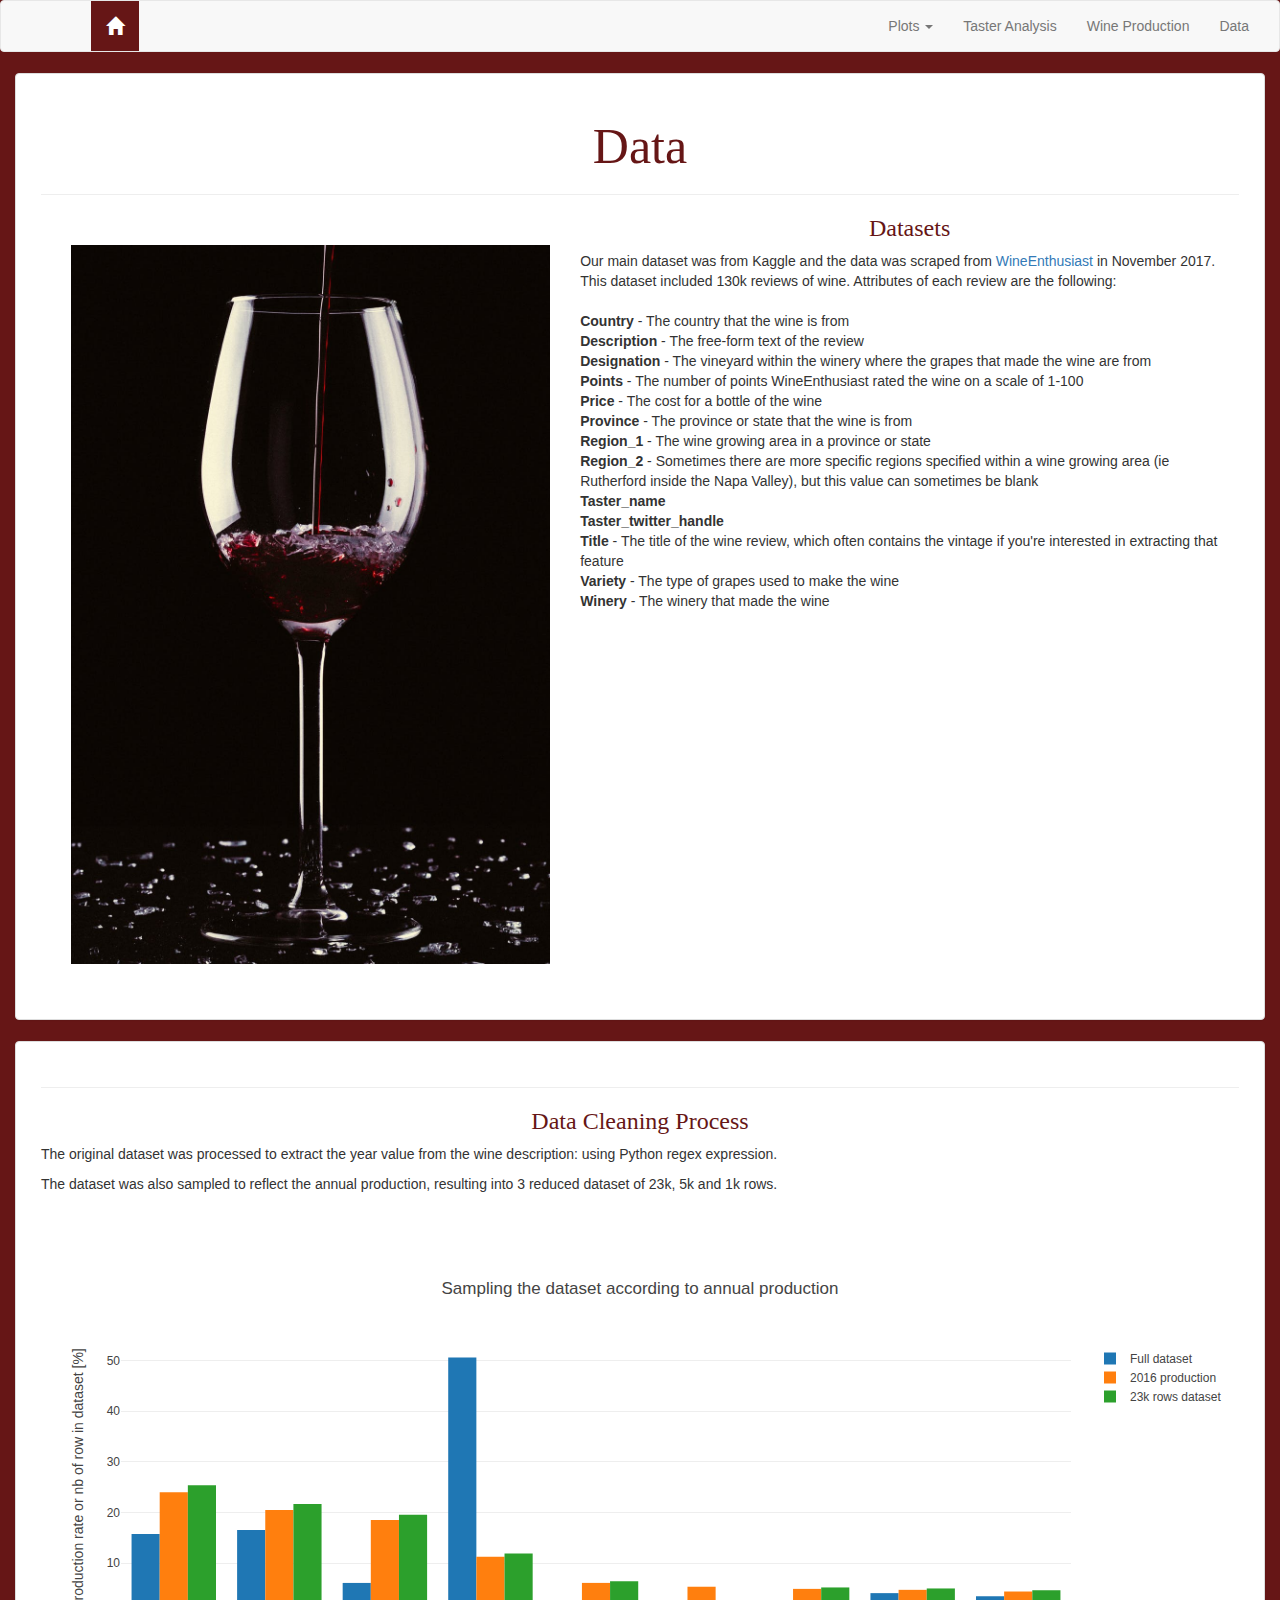
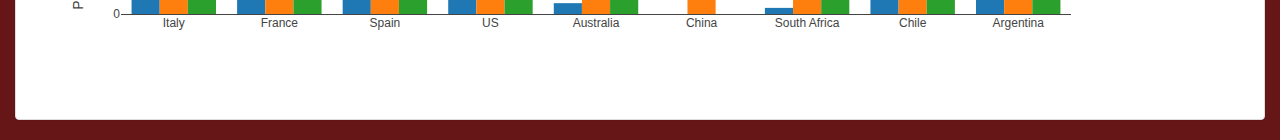
==== wine_site/data.html @ 603ee3d0 "adjusting the data.html page" ====
<!DOCTYPE html>
<html lang="en">
  <head>
    <meta charset="utf-8">
    <meta http-equiv="X-UA-Compatible" content="IE=edge">
    <meta name="viewport" content="width=device-width, initial-scale=1">

    <title>Wine Analysis</title>

 <link rel="stylesheet" href="https://maxcdn.bootstrapcdn.com/bootstrap/3.3.7/css/bootstrap.min.css" integrity="sha384-BVYiiSIFeK1dGmJRAkycuHAHRg32OmUcww7on3RYdg4Va+PmSTsz/K68vbdEjh4u" crossorigin="anonymous">
 <script src="https://code.jquery.com/jquery-3.3.1.js"   integrity="sha256-2Kok7MbOyxpgUVvAk/HJ2jigOSYS2auK4Pfzbm7uH60="   crossorigin="anonymous"></script>
 <!-- Latest compiled and minified JavaScript -->
  <script src="https://maxcdn.bootstrapcdn.com/bootstrap/3.3.7/js/bootstrap.min.js" integrity="sha384-Tc5IQib027qvyjSMfHjOMaLkfuWVxZxUPnCJA7l2mCWNIpG9mGCD8wGNIcPD7Txa" crossorigin="anonymous"></script>
    <!-- d3 JavaScript -->
    <script src="https://d3js.org/d3.v4.min.js"></script>

  <link rel="stylesheet" type="text/css" href="static/css/style.css">

  <script src="https://cdn.plot.ly/plotly-latest.min.js"></script>
</head>
<body style="background-color: rgb(102, 22, 22)">
  <nav class="navbar navbar-default">
    <div class="container-fluid">
      <div class="navbar-header">
        <button type="button" class="navbar-toggle collapsed" data-toggle="collapse" data-target="#bs-example-navbar-collapse-1" aria-expanded="false">
          <span class="icon-bar"></span>
          <span class="icon-bar"></span>
          <span class="icon-bar"></span>
        </button>

        <div class="col-md-1"></div>
        <div class="col-md-1"></div>
        <div class="col-md-1"></div>
        <a class="navbar-brand" href="index.html" style="color: white; background-color:rgb(102, 22, 22)">
            <i class="glyphicon glyphicon-home"></i>
        </a>
      </div>
      <div class="collapse navbar-collapse" id="bs-example-navbar-collapse-1">
    
    <ul class="nav navbar-nav navbar-right">
      <li class="dropdown">
        <a href="#" class="dropdown-toggle" data-toggle="dropdown" role="button" aria-haspopup="true" aria-expanded="false">Plots <span class="caret"></span></a>
        <ul class="dropdown-menu">
          <li><a href="plot.html">Plot Comparison</a></li>
        </ul>
      </li>
      <li><a href="taster.html">Taster Analysis</a></li>
      <li><a href="wineproduction.html">Wine Production</a></li>
      <li><a href="data.html">Data</a></li>
      
    </ul>

</div>
</div>
</nav>
  <div class="container-fluid">
    <div class="row">
      <div class="col-md-1"></div>

      
      <div class="col-md-12">

          <div class="panel panel-default">
              <div class="panel-body">
                <h2>Data</h2>
                <hr>
                
                <img class = "img-responsive" src="assets/wine1.png" style="width:40%; float: left; margin: 30px;" alt="first image" >
                <h3>Datasets</h3>
                <p>
                Our main dataset was from Kaggle and the data was scraped from <a href="https://www.winemag.com/"> WineEnthusiast</a> in November 2017. This dataset included 130k reviews of wine. Attributes of each review are the following:
                <br><br>
                <b>Country</b> - The country that the wine is from <br>
                <b>Description</b> - The free-form text of the review<br>
                <b>Designation</b> - The vineyard within the winery where the grapes that made the wine are from <br>
                <b>Points</b> - The number of points WineEnthusiast rated the wine on a scale of 1-100 <br>
                <b>Price</b> - The cost for a bottle of the wine<br>
                <b>Province</b> - The province or state that the wine is from<br>
                <b>Region_1</b> - The wine growing area in a province or state<br>
                <b>Region_2</b> - Sometimes there are more specific regions specified within a wine growing area (ie Rutherford inside the Napa Valley), but this value can sometimes be blank <br>
                <b>Taster_name</b><br>
                <b>Taster_twitter_handle</b><br>
                <b>Title</b> - The title of the wine review, which often contains the vintage if you're interested in extracting that feature <br>
                <b>Variety</b> - The type of grapes used to make the wine<br>
                <b>Winery</b> - The winery that made the wine
                </p>
                

                <!-- <div class="panel panel-primary">
                  <div class="panel-heading">
                    <h3 class="panel-title">Sample MetaData</h3>
                  </div>
                  <div id="sample-metadata" class="panel-body"></div>
                </div> -->
<!-- <p> [INSERT EXPLANATION OF CLEANING PROCESS].</p> -->
                </p>
              </div>
            </div>          
    </div>

    <div class="col-md-1"></div>

    <div class="col-md-12">
        <div class="panel panel-default">
            <div class="panel-body">

                <hr>
                <h3>Data Cleaning Process</h3>
                <p>The original dataset was processed to extract the year value from the wine description: using Python regex expression.</p>                
                <p>The dataset was also sampled to reflect the annual production, resulting into 3 reduced dataset of 23k, 5k and 1k rows.</p>
                <br><br>
              
              <div id="plot_datasets_prod"></div>
              <script src="data/datasets_vs_production.js"></script>
              <script src="static/js/data_plot_dataset_prod.js"></script>
      
            </div>
          </div>




    </div>





  </div>
</div>
</body>
</html>
---- wine_site/static/css/style.css ----
html{
    position: relative;
    min-height: 100%;
}

body {
    
    margin-bottom: 50px;
  }

/* #map,
body,
html {
height: 100%;
} */

#map
{
    width: 100px;
    height:500px;
    min-height: 100%;
    min-width: 100%;
    display: block;
}

html, body
{
    height: 100%;
}

#map-holder{
    height: 100%;
}

.fill
{
    min-height: 100%;
    height: 100%;
    width: 100%;
    max-width: 100%;
}

.container{
    max-width:60em;
    padding: 0.2em;
}


.panel-body{
    background-color: white;
}

h2{
    font-style: bold;
    font-family: "URW Chancery L", cursive;
    font-size: 50px;
    text-align: center;
    color: rgb(102, 22, 22);
}

.panel{
    padding: 10px;
    background-color: white;

}

.current-tag{
    border: 5px;
    border-width: 5px;
    border-color:rgb(102, 22, 22);
    border-style: solid;
}

h3{
    color:rgb(102, 22, 22);
    font-style: bold;
    text-align: center;
    font-family: "URW Chancery L", cursive;
    position: relative;
}

h4{
    color:rgb(102, 22, 22);
    font-style: bold;
    text-align: left;
    font-family: "Arial";
    position: relative;
}

footer{
    background-color: rgb(82, 81, 81);
    padding: 15px;
    height: 30px;
    width: 100%;
    border-top: 10px;
    border-top-color: rgb(102, 22, 22);
    border-width: 5px;
    border-top-style: solid;
    position: absolute;
    bottom: 0;
}
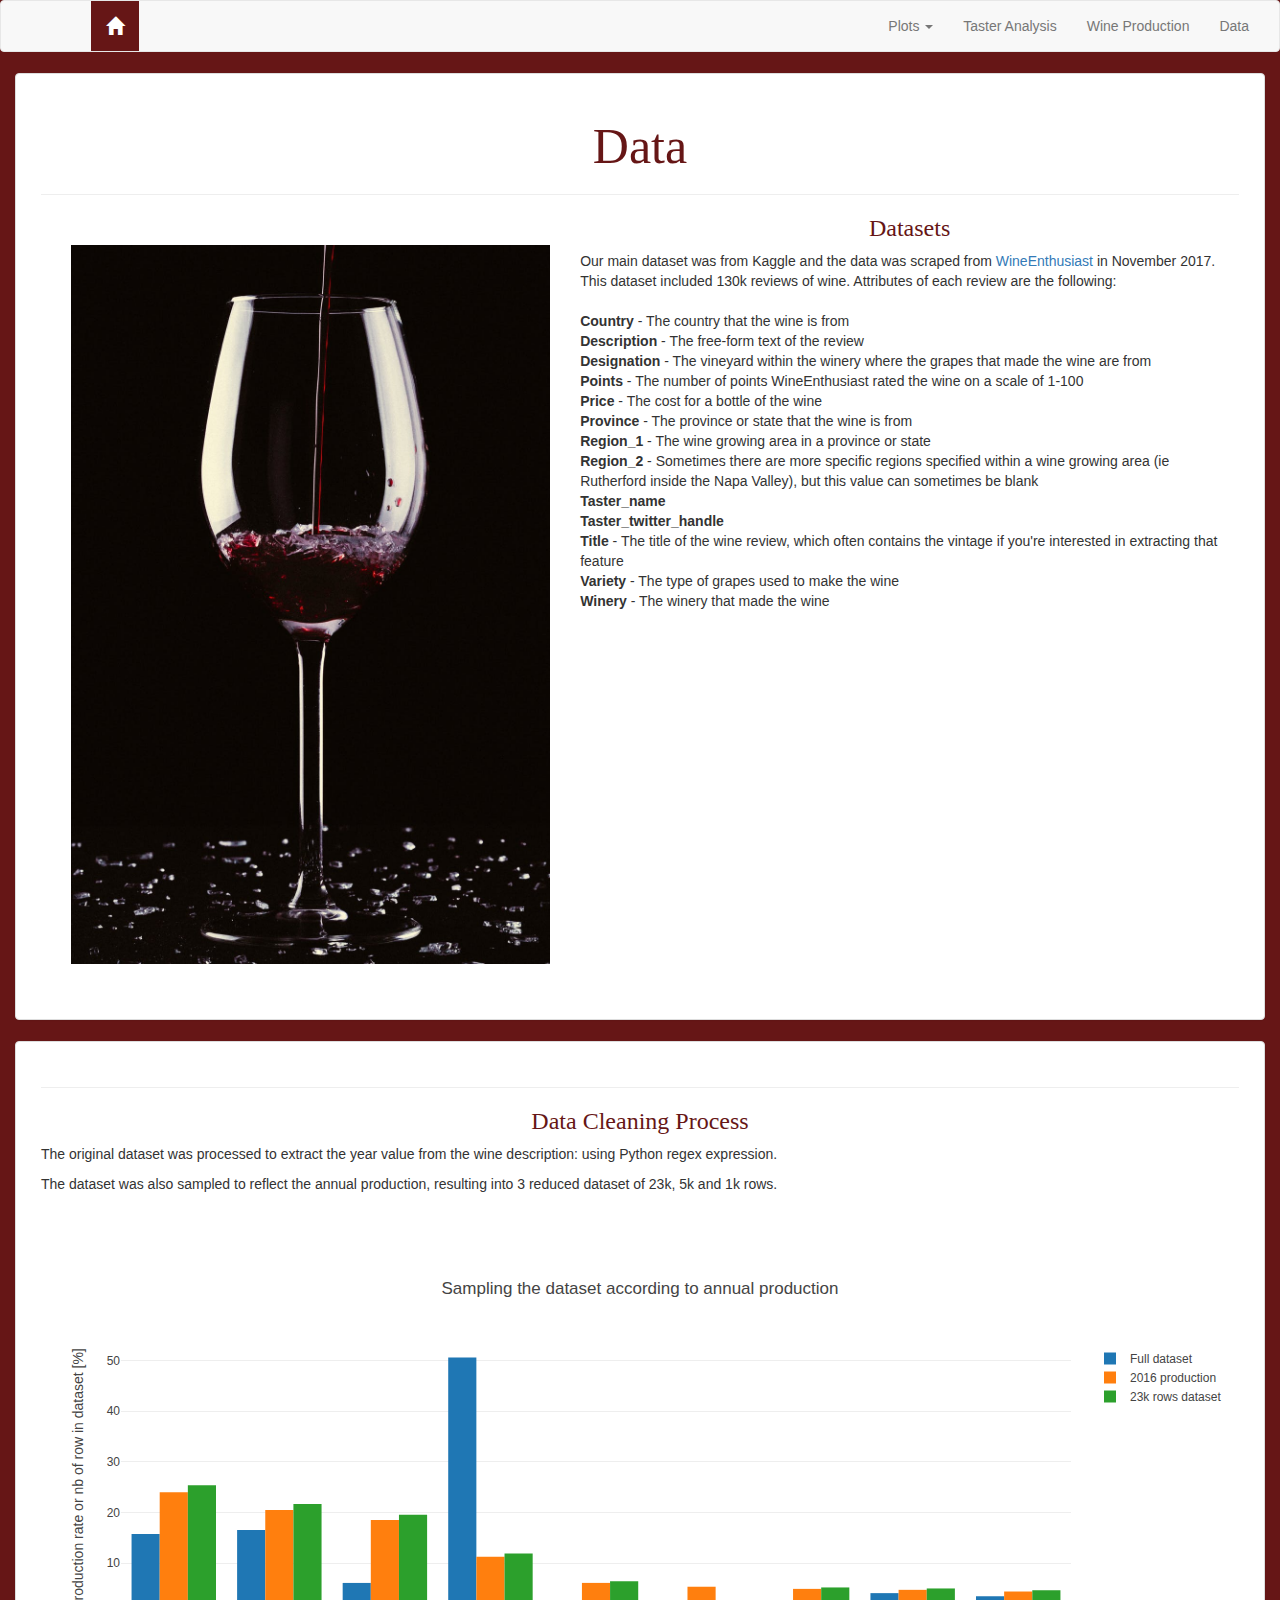
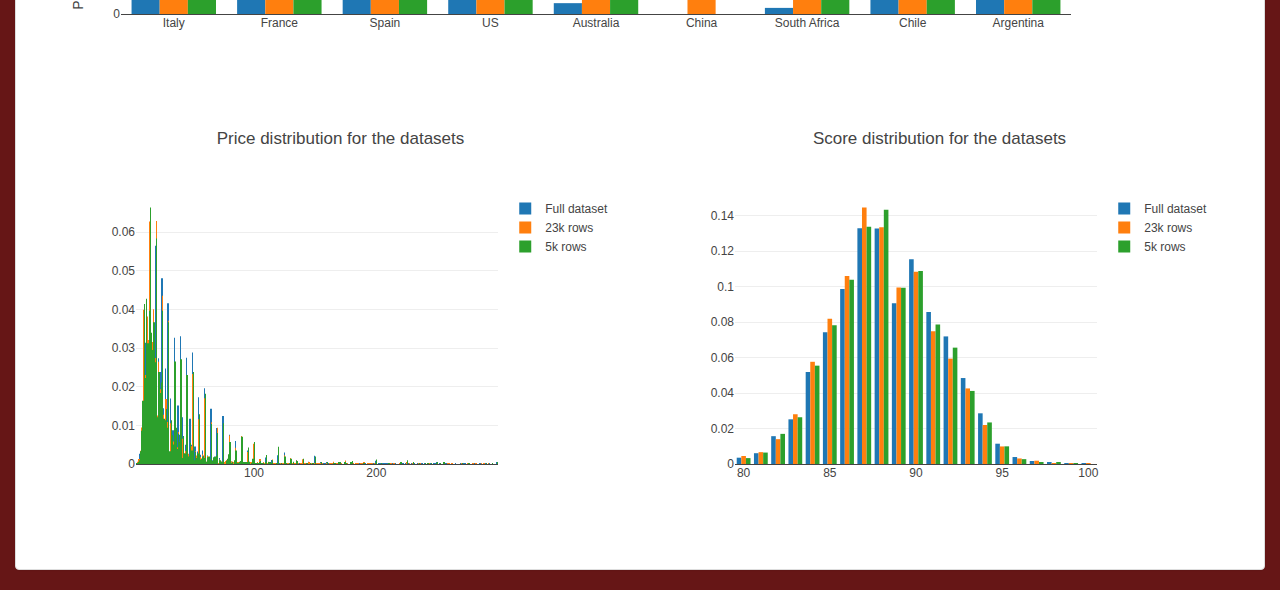
==== commit 96c0c529: "plot for dataset distributions ok" ====
--- a/wine_site/data.html
+++ b/wine_site/data.html
@@ -113,12 +113,18 @@
               <div id="plot_datasets_prod"></div>
               <script src="data/datasets_vs_production.js"></script>
               <script src="static/js/data_plot_dataset_prod.js"></script>
+
+              <div class="col-md-6">
+                  <div id="plot_datasets_distrib_price"></div>
+              </div>       
+              <div class="col-md-6">
+                  <div id="plot_datasets_distrib_score"></div>
+              </div>         
+              <script src="data/datasets_distributions.js"></script>
+              <script src="static/js/data_plot_dataset_distrib.js"></script>
       
             </div>
           </div>
-
-
-
 
     </div>
 
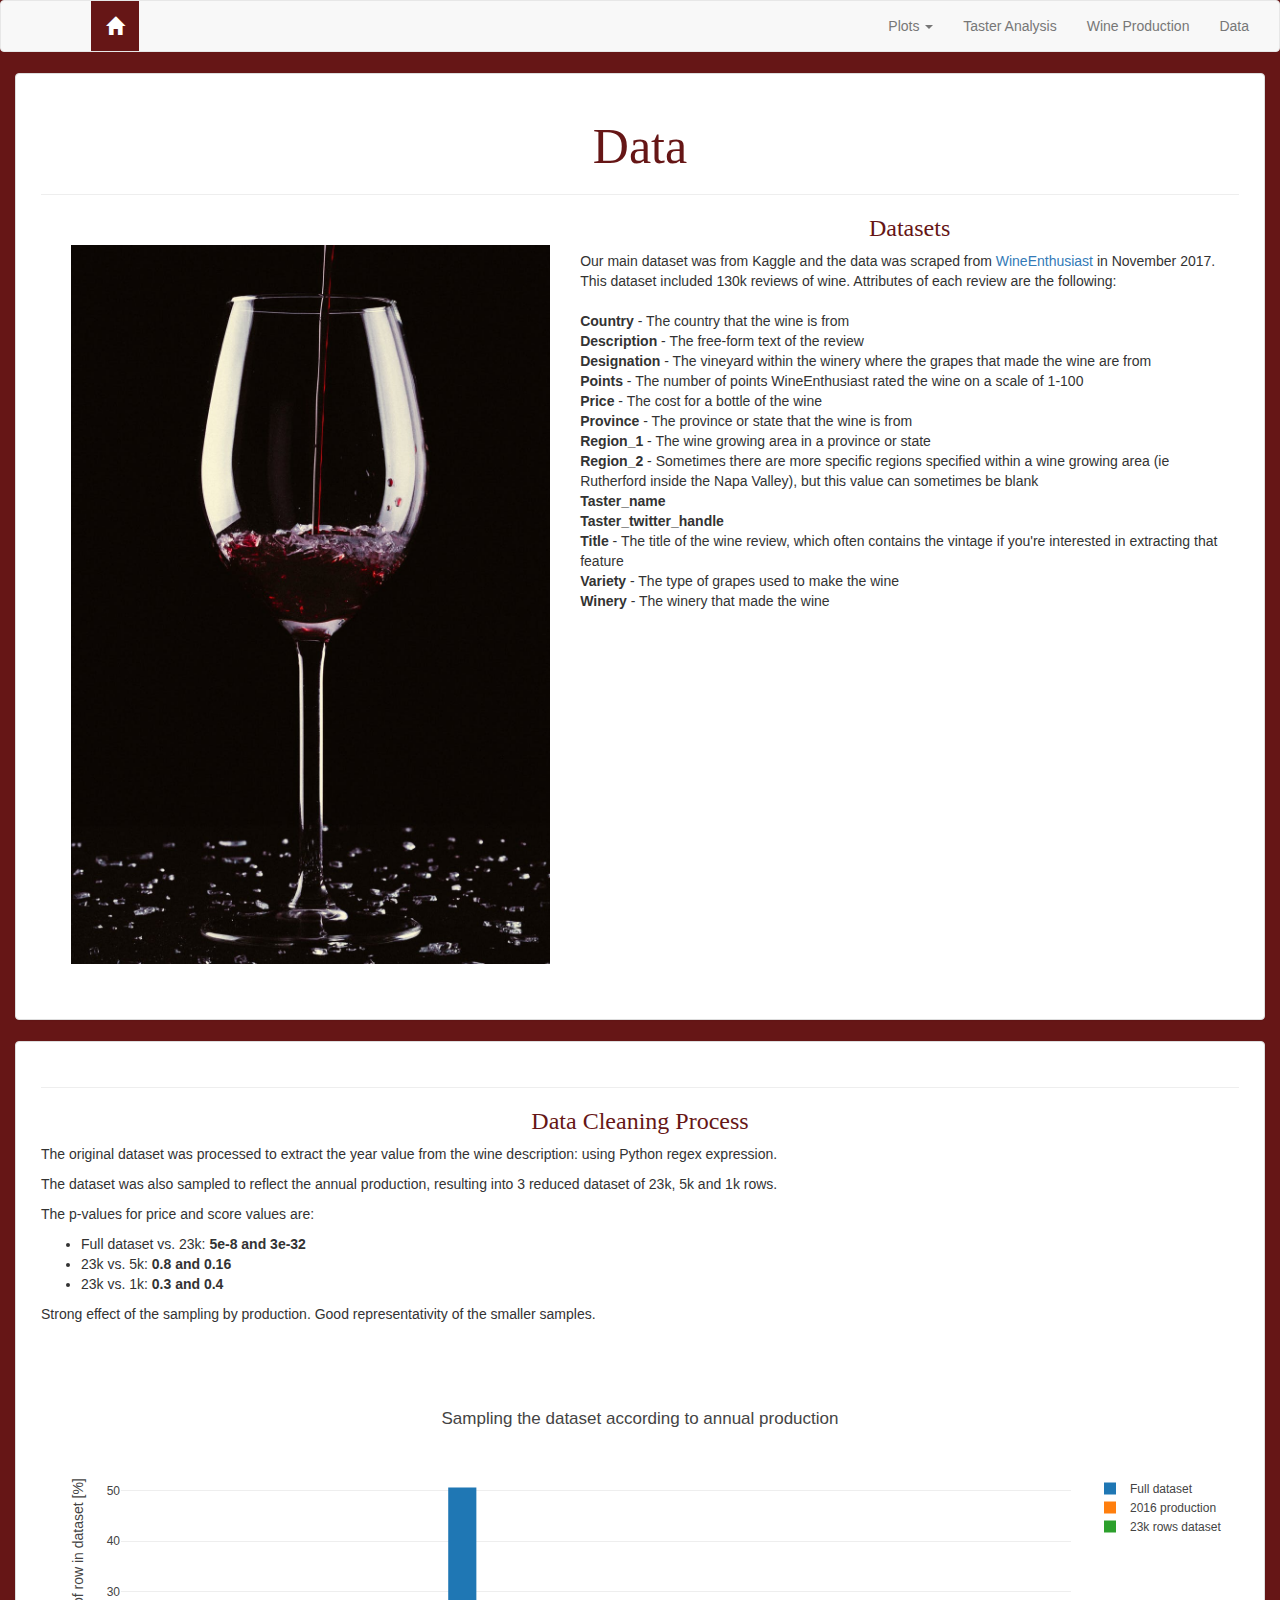
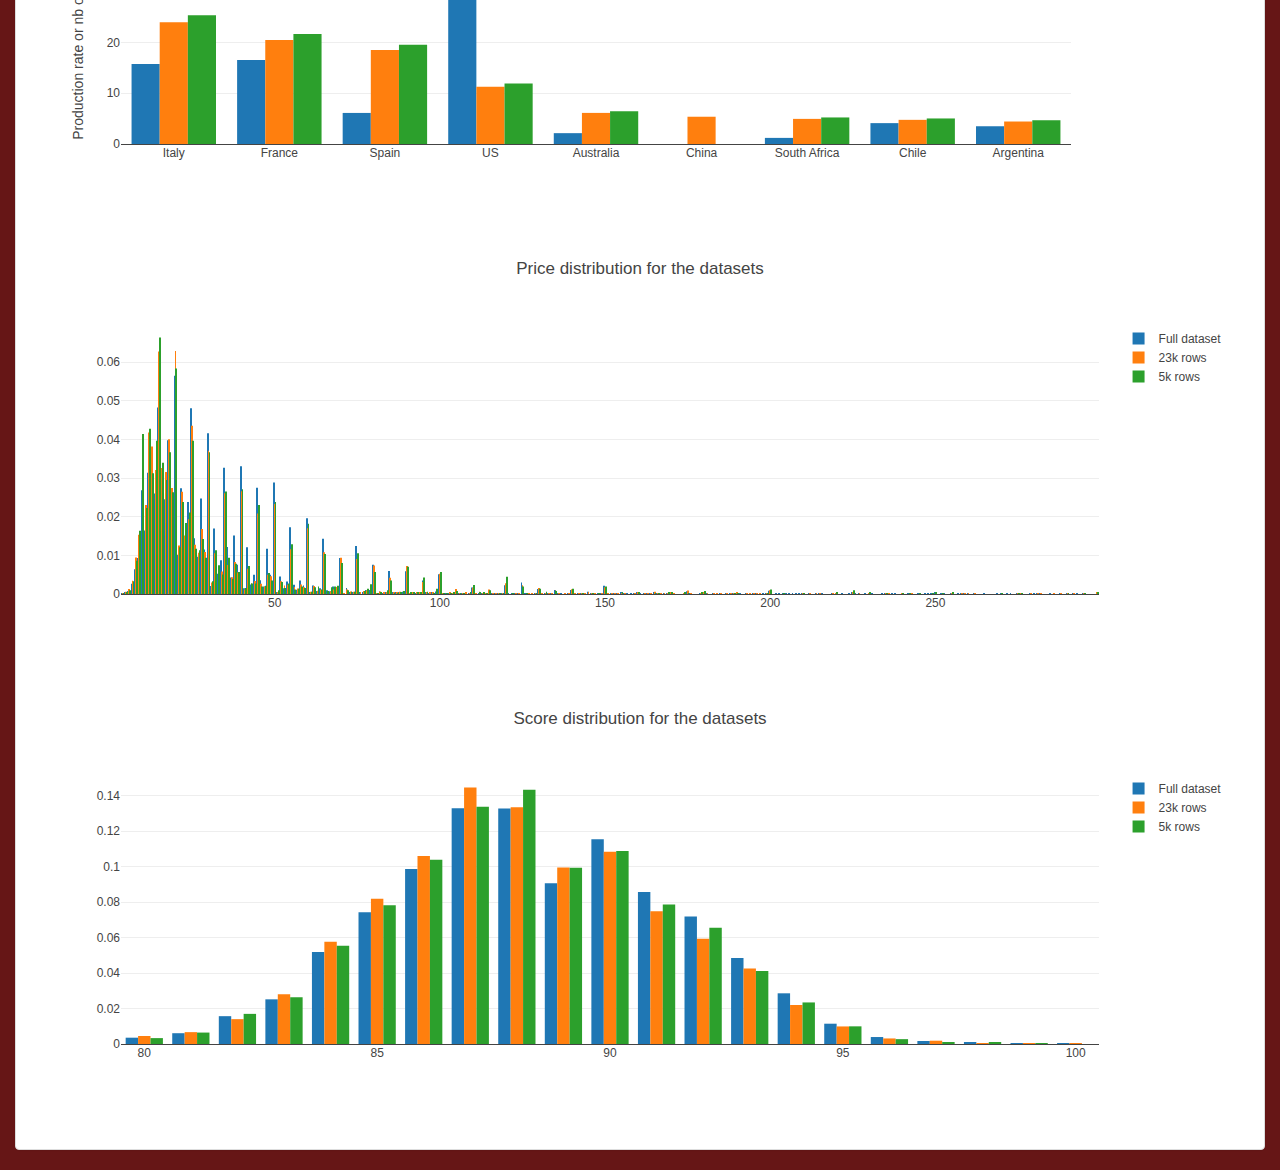
==== commit 8c848903: "adding the pvalues" ====
--- a/wine_site/data.html
+++ b/wine_site/data.html
@@ -108,18 +108,26 @@
                 <h3>Data Cleaning Process</h3>
                 <p>The original dataset was processed to extract the year value from the wine description: using Python regex expression.</p>                
                 <p>The dataset was also sampled to reflect the annual production, resulting into 3 reduced dataset of 23k, 5k and 1k rows.</p>
+                <p>The p-values for price and score values are:
+                  <ul>
+                    <li>Full dataset vs. 23k:  <b>5e-8 and 3e-32</b> </li>
+                    <li>23k vs. 5k: <b>0.8 and 0.16</b> </li>
+                    <li>23k vs. 1k: <b>0.3 and 0.4</b> </li>
+                  </ul>    
+                  Strong effect of the sampling by production. Good representativity of the smaller samples.              
+                </p>
                 <br><br>
               
               <div id="plot_datasets_prod"></div>
               <script src="data/datasets_vs_production.js"></script>
               <script src="static/js/data_plot_dataset_prod.js"></script>
 
-              <div class="col-md-6">
+              <!-- <div class="col-md-6"> -->
                   <div id="plot_datasets_distrib_price"></div>
-              </div>       
-              <div class="col-md-6">
+              <!-- </div>       
+              <div class="col-md-6"> -->
                   <div id="plot_datasets_distrib_score"></div>
-              </div>         
+              <!-- </div>          -->
               <script src="data/datasets_distributions.js"></script>
               <script src="static/js/data_plot_dataset_distrib.js"></script>
       
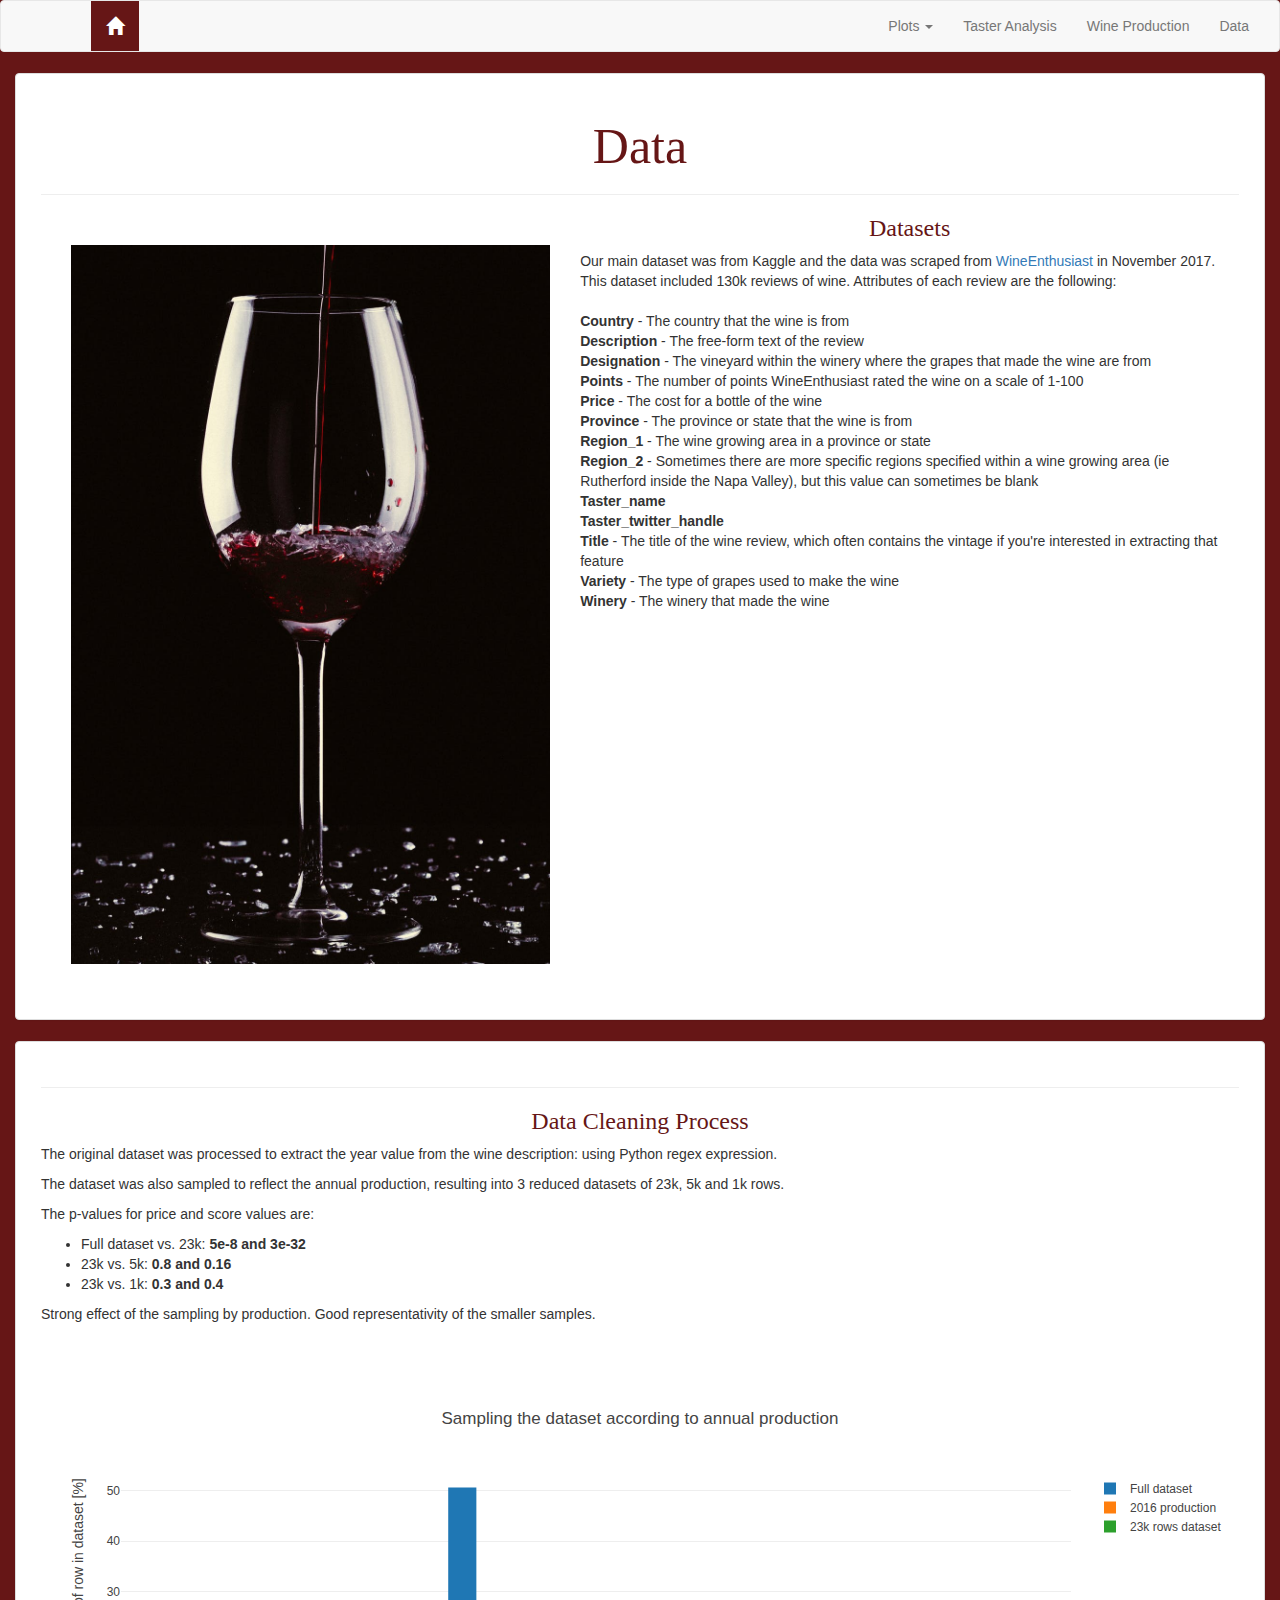
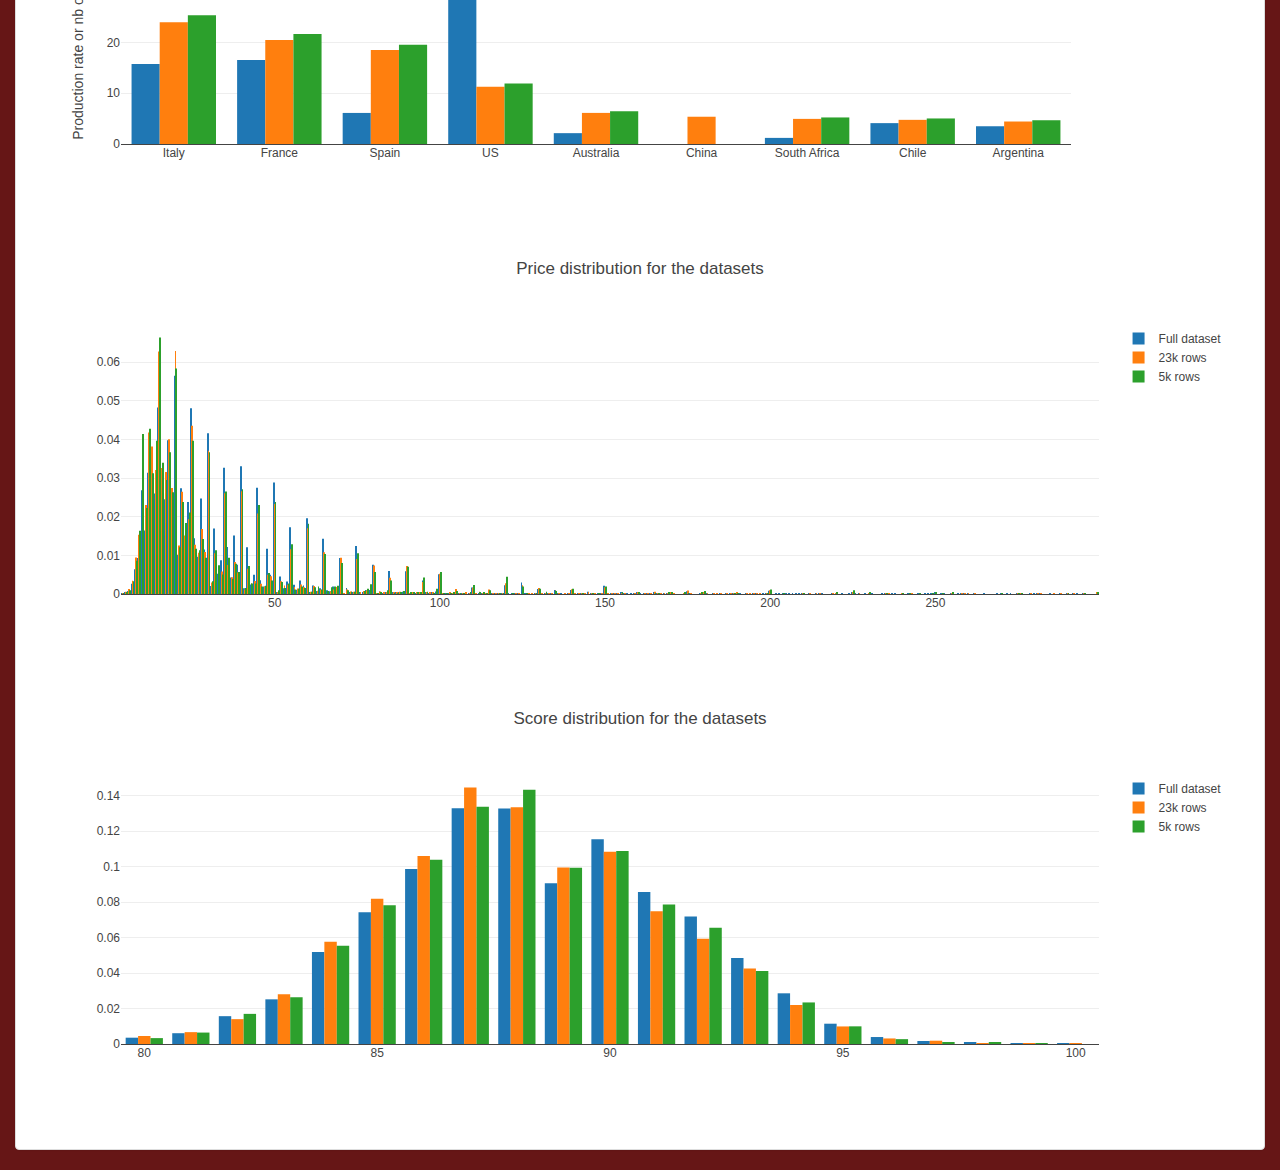
==== commit f6c5a4a5: "correcting a little the data.html text" ====
--- a/wine_site/data.html
+++ b/wine_site/data.html
@@ -41,8 +41,9 @@
       <li class="dropdown">
         <a href="#" class="dropdown-toggle" data-toggle="dropdown" role="button" aria-haspopup="true" aria-expanded="false">Plots <span class="caret"></span></a>
         <ul class="dropdown-menu">
-          <li><a href="plot.html">Plot Comparison</a></li>
-        </ul>
+            <li><a href="plot.html">Price by Country</a></li>
+            <li><a href="plot2.html">Price vs Rating</a></li>
+          </ul>
       </li>
       <li><a href="taster.html">Taster Analysis</a></li>
       <li><a href="wineproduction.html">Wine Production</a></li>
@@ -107,7 +108,7 @@
                 <hr>
                 <h3>Data Cleaning Process</h3>
                 <p>The original dataset was processed to extract the year value from the wine description: using Python regex expression.</p>                
-                <p>The dataset was also sampled to reflect the annual production, resulting into 3 reduced dataset of 23k, 5k and 1k rows.</p>
+                <p>The dataset was also sampled to reflect the annual production, resulting into 3 reduced datasets of 23k, 5k and 1k rows.</p>
                 <p>The p-values for price and score values are:
                   <ul>
                     <li>Full dataset vs. 23k:  <b>5e-8 and 3e-32</b> </li>
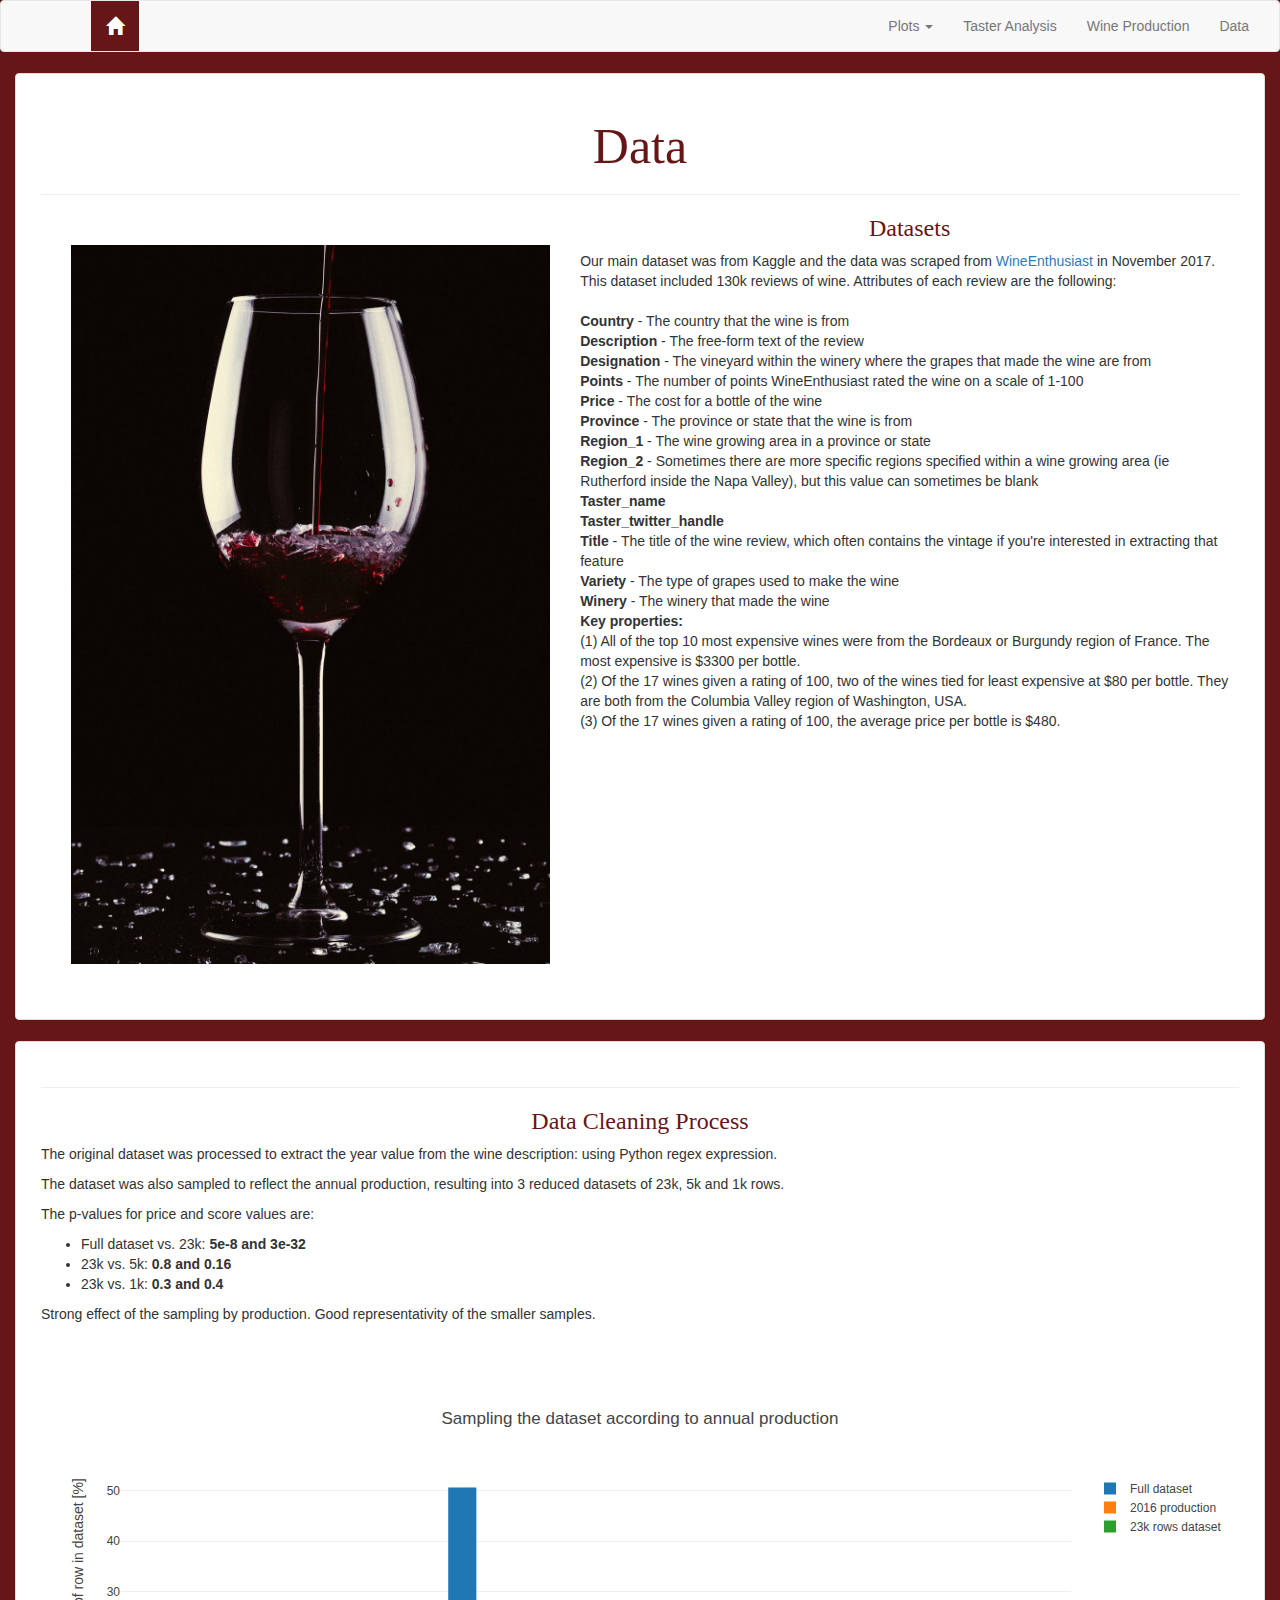
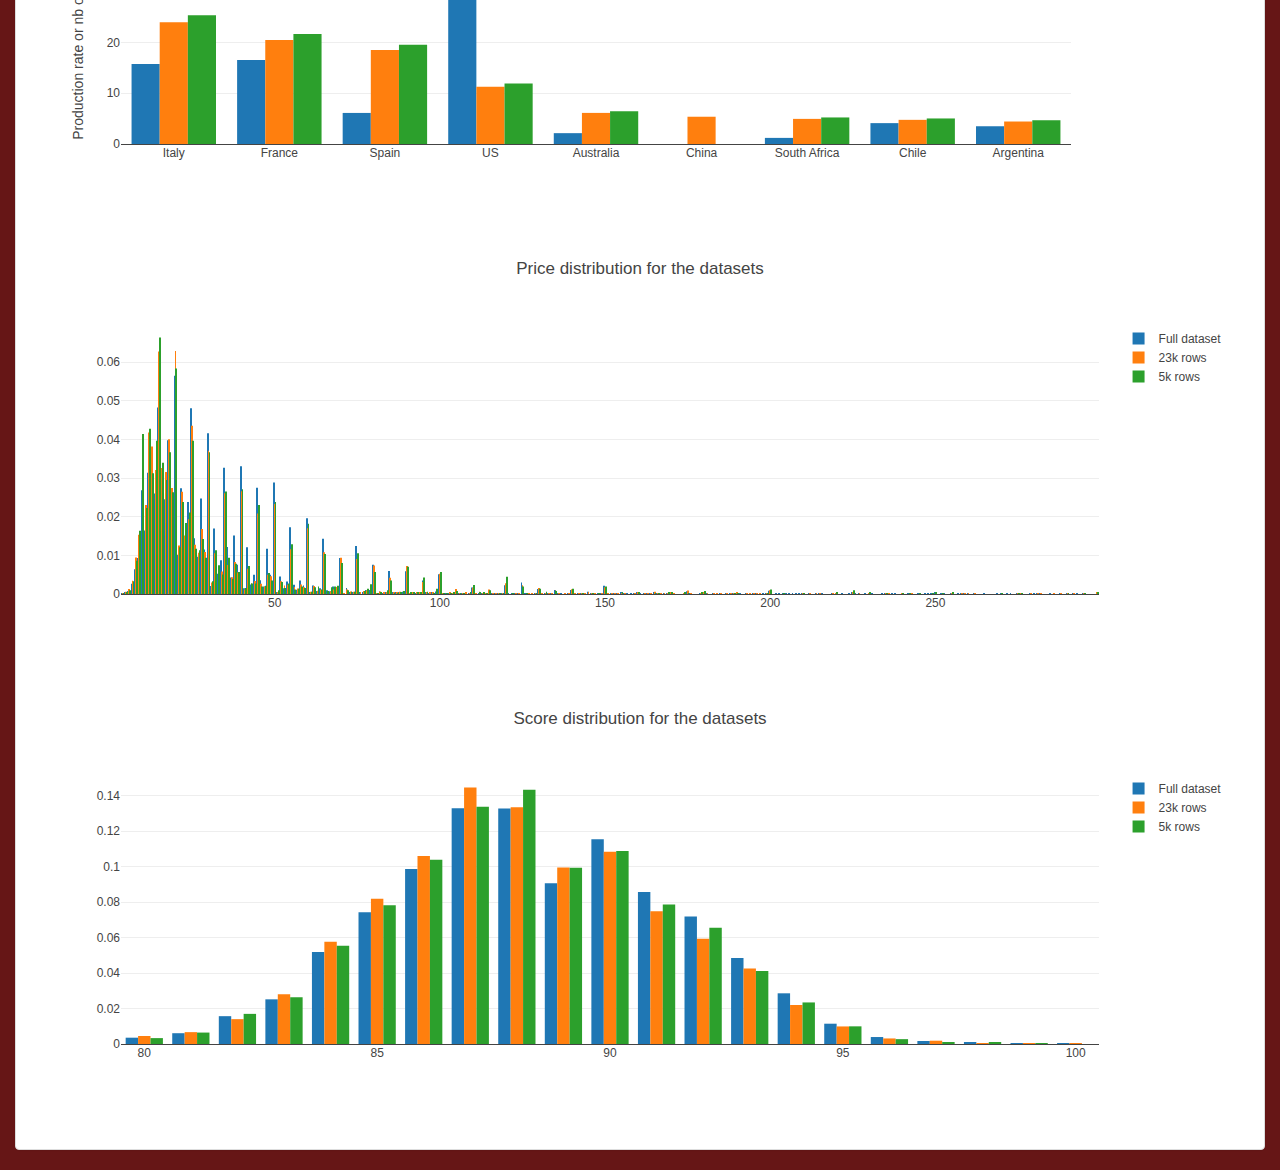
==== commit 0edec09b: "moving the dataset properties from index to data.html" ====
--- a/wine_site/data.html
+++ b/wine_site/data.html
@@ -84,7 +84,16 @@
                 <b>Title</b> - The title of the wine review, which often contains the vintage if you're interested in extracting that feature <br>
                 <b>Variety</b> - The type of grapes used to make the wine<br>
                 <b>Winery</b> - The winery that made the wine
+
+                <br>
+                <b>Key properties:</b><br>
+                (1) All of the top 10 most expensive wines were from the Bordeaux or Burgundy region of France. The most expensive is $3300 per bottle. <br>
+                (2) Of the 17 wines given a rating of 100, two of the wines tied for least expensive at $80 per bottle. They are both from the Columbia Valley region of Washington, USA. <br>
+                (3) Of the 17 wines given a rating of 100, the average price per bottle is $480. <br>
+
                 </p>
+
+
                 
 
                 <!-- <div class="panel panel-primary">
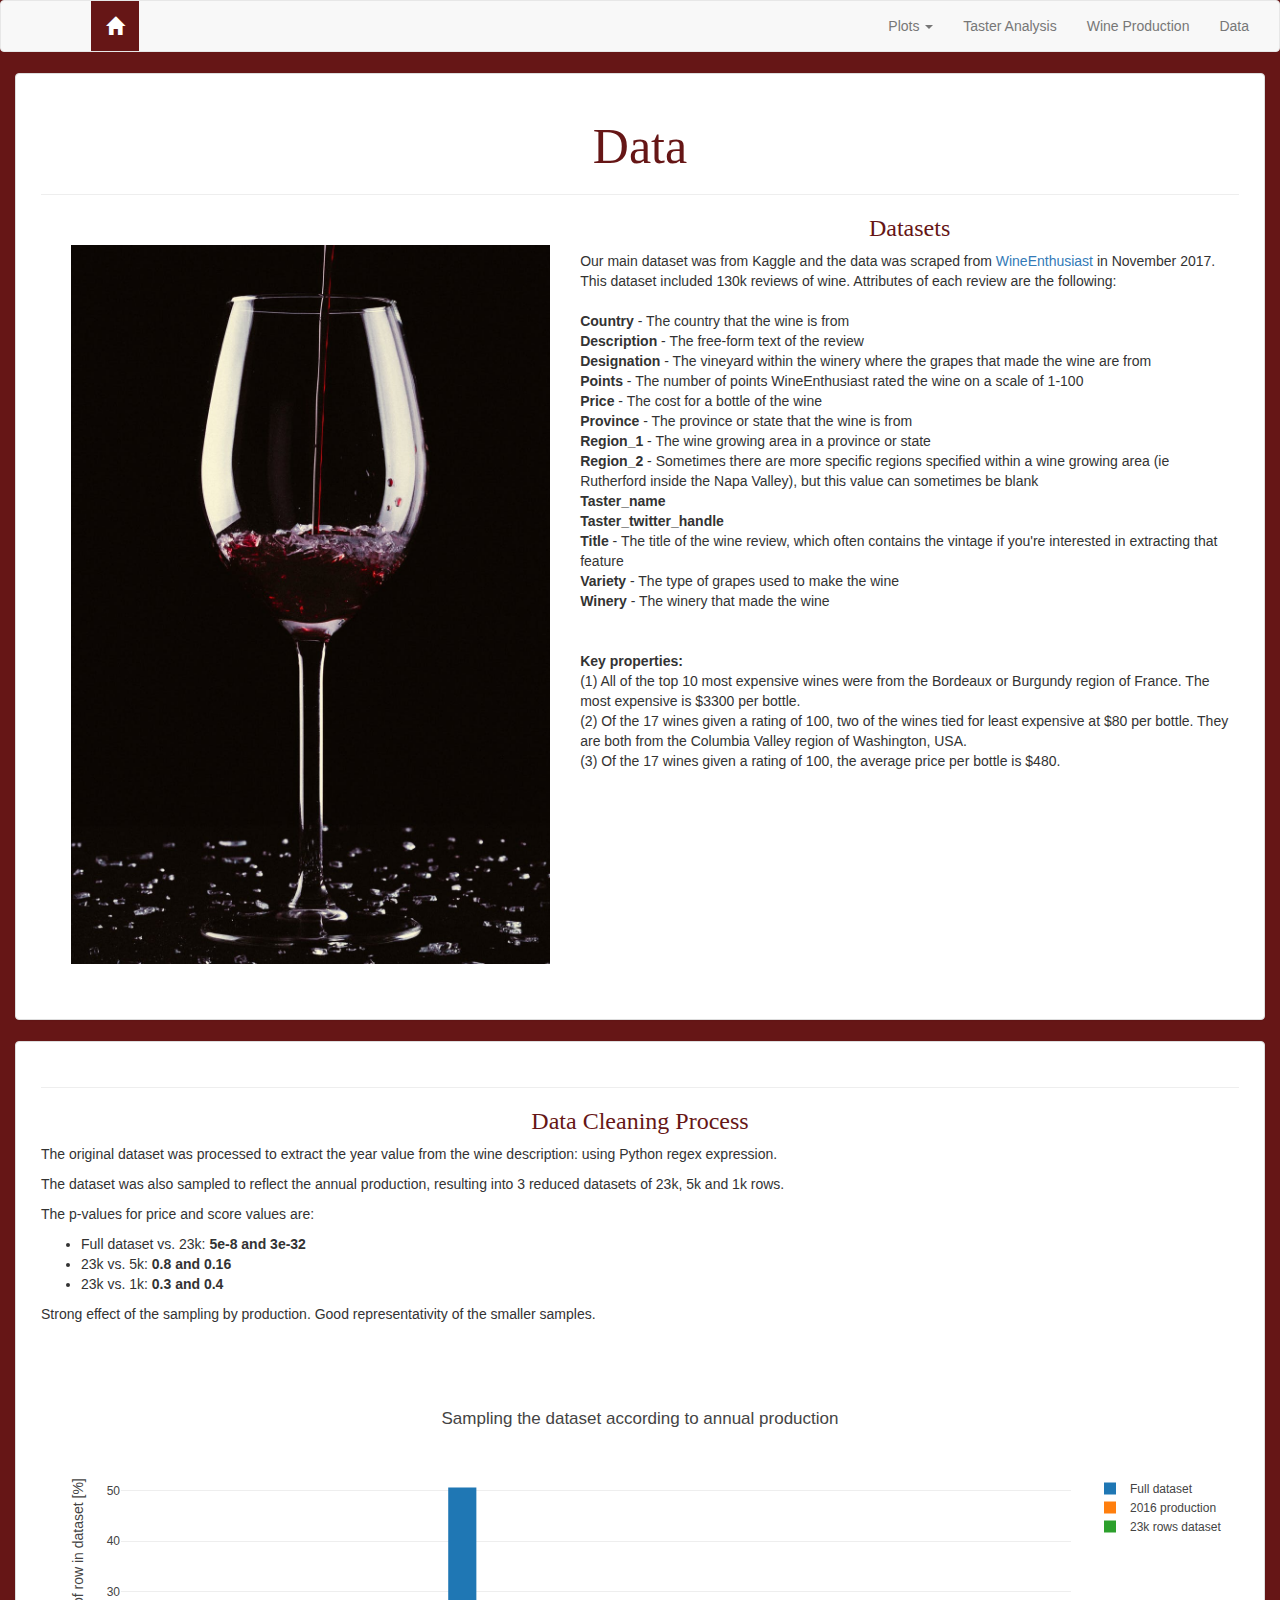
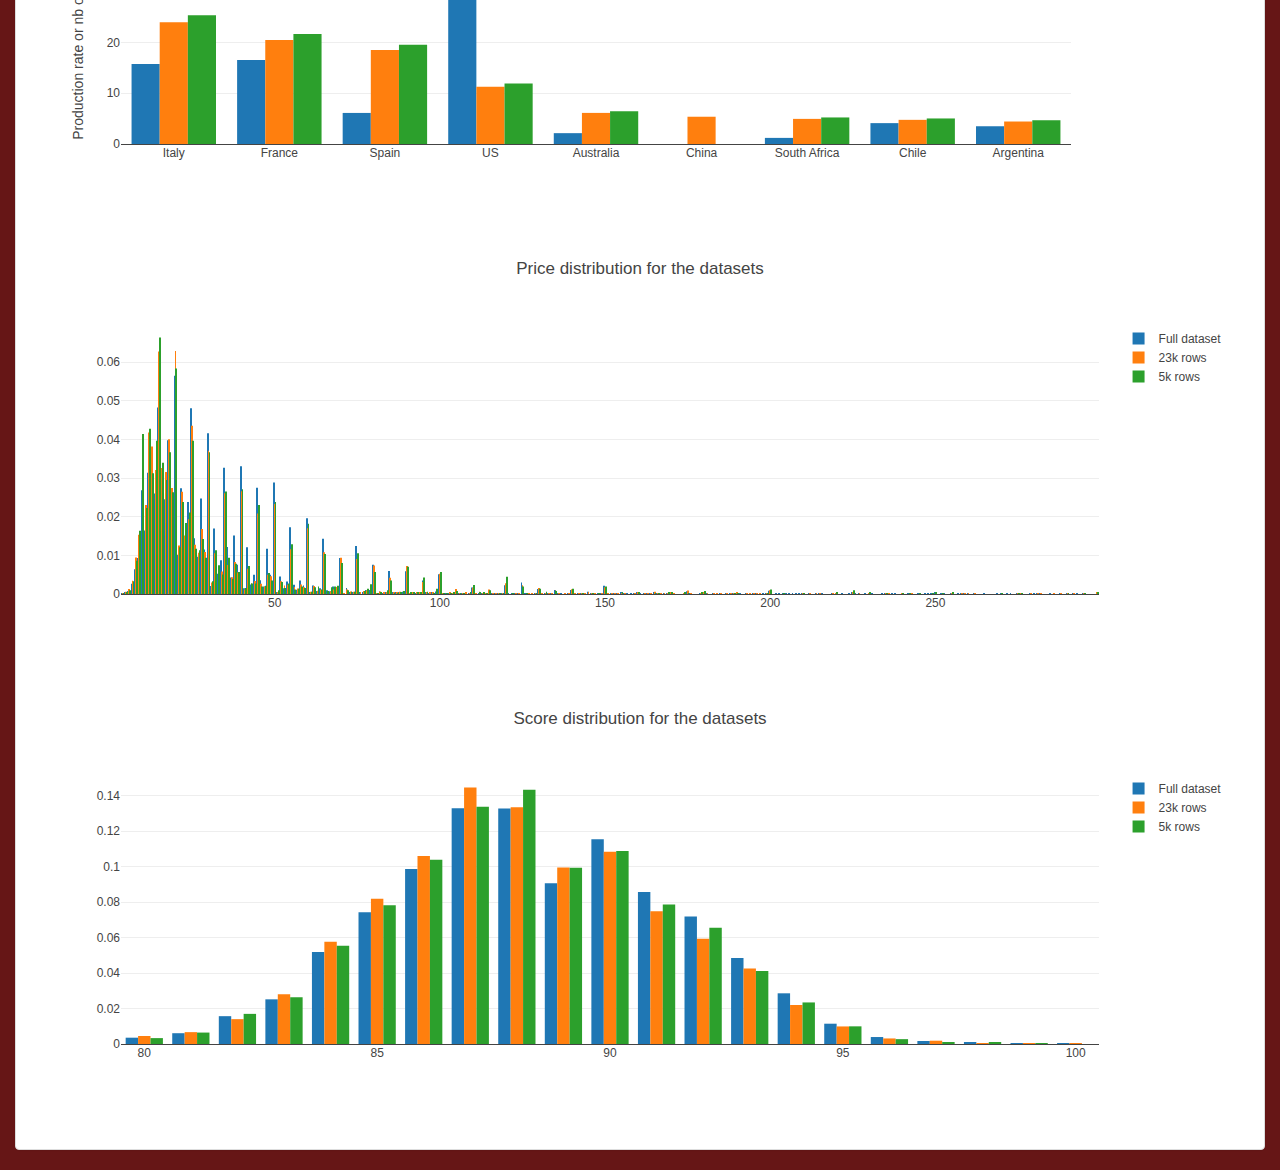
==== commit da99f6d4: "modif to data.html text" ====
--- a/wine_site/data.html
+++ b/wine_site/data.html
@@ -84,7 +84,7 @@
                 <b>Title</b> - The title of the wine review, which often contains the vintage if you're interested in extracting that feature <br>
                 <b>Variety</b> - The type of grapes used to make the wine<br>
                 <b>Winery</b> - The winery that made the wine
-
+                <br><br>
                 <br>
                 <b>Key properties:</b><br>
                 (1) All of the top 10 most expensive wines were from the Bordeaux or Burgundy region of France. The most expensive is $3300 per bottle. <br>
